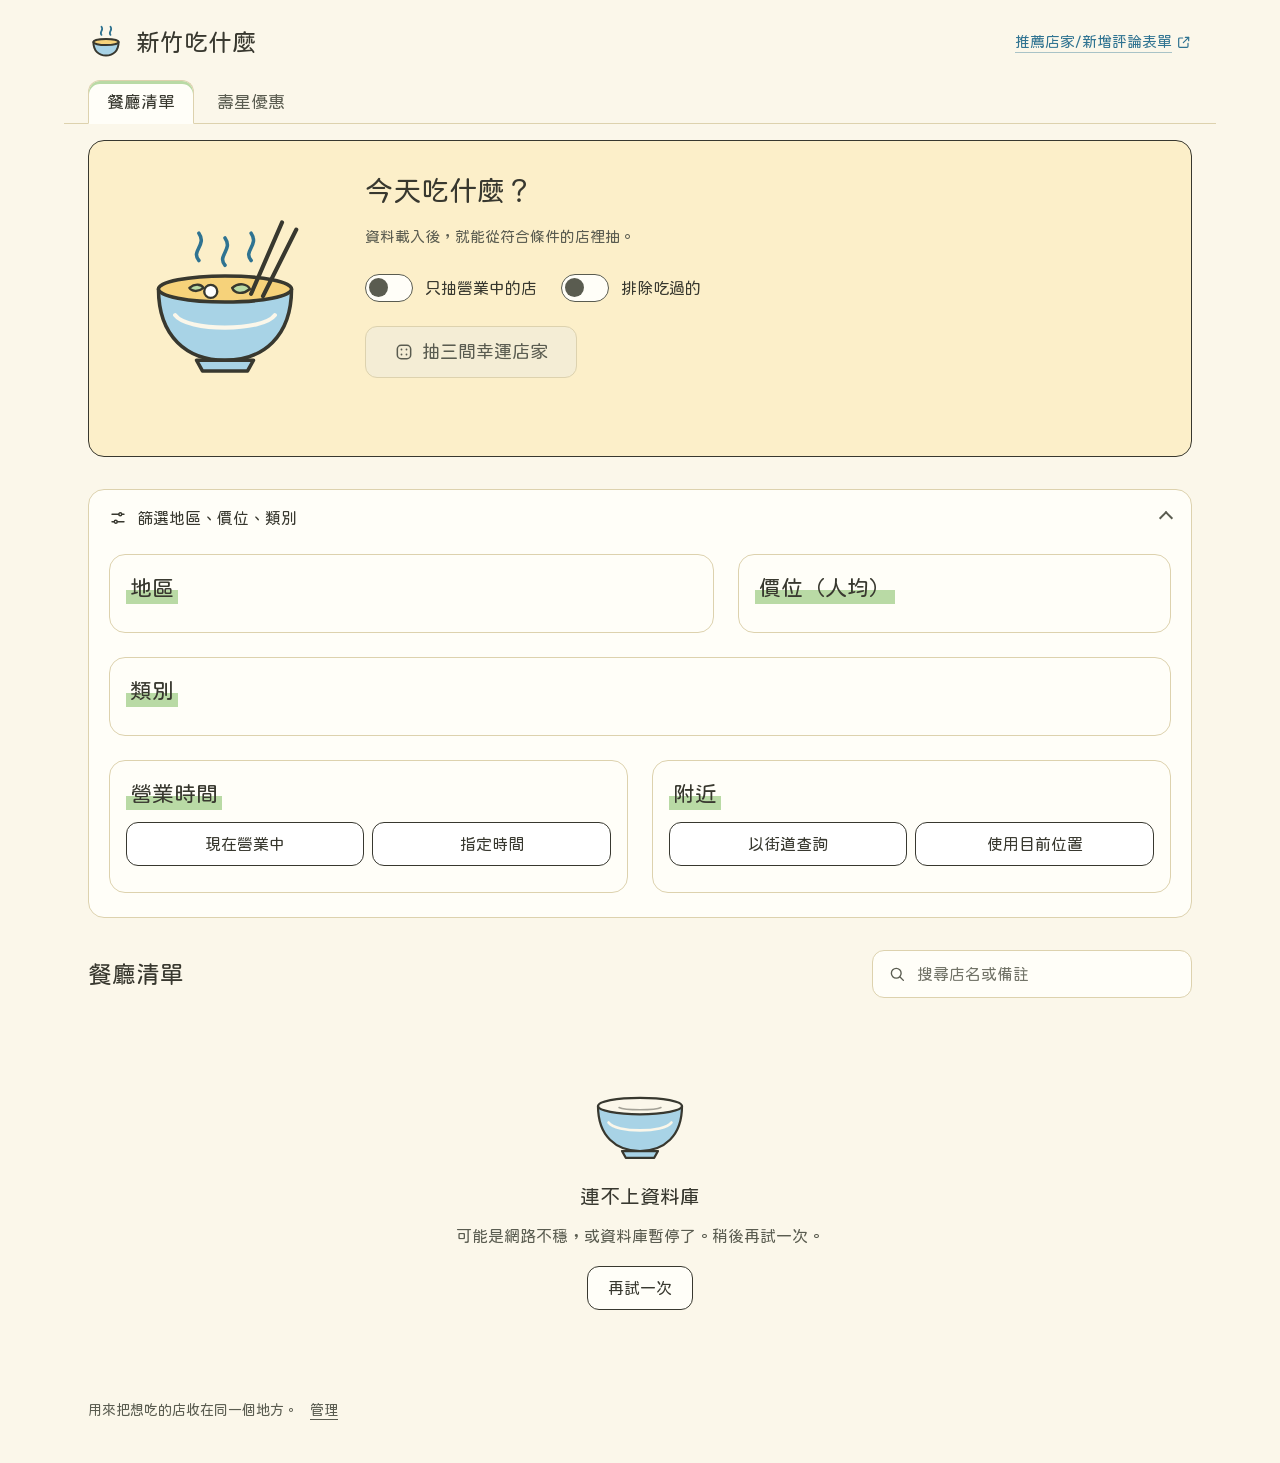
==== index.html @ c6ea6d37 "首頁與壽星優惠改為分頁切換，表單改成外部連結樣式，壽星優惠篩選拿掉外框 Co-Authored-By: Claude Opus 5.5 <noreply@anthropic.com> Claude-S" ====
<!doctype html>
<html lang="zh-Hant">
<head>
  <meta charset="utf-8">
  <meta name="viewport" content="width=device-width, initial-scale=1">
  <title>新竹吃什麼</title>
  <meta name="description" content="新竹市與新竹縣的口袋餐廳清單。依地區、價位、類別篩選，也能隨機抽今天吃什麼。">
  <meta name="theme-color" content="#FBF7EA">
  <link rel="icon" href="favicon.svg" type="image/svg+xml">
  <link rel="preconnect" href="https://fonts.googleapis.com">
  <link rel="preconnect" href="https://fonts.gstatic.com" crossorigin>
  <link href="https://fonts.googleapis.com/css2?family=Huninn&display=swap" rel="stylesheet">
  <link rel="stylesheet" href="css/style.css?v=20261104e">
</head>
<body>
  <a class="skip" href="#list">跳到餐廳清單</a>

  <header class="top">
    <div class="brand">
      <span class="brand-mark" id="brand-mark"></span>
      <h1>新竹吃什麼</h1>
    </div>
    <a class="ext-link" href="https://forms.gle/wVN1hy4eoFBXPs8R6" target="_blank" rel="noopener noreferrer"><span>推薦店家/新增評論表單</span><span class="ext-icon" data-icon="external"></span><span class="sr">（開啟外部表單）</span></a>
  </header>
  <nav class="tabs" aria-label="頁面">
    <a class="tab" href="./" aria-current="page">餐廳清單</a>
    <a class="tab" href="birthday.html">壽星優惠</a>
  </nav>

  <p class="demo-banner" id="demo-banner" hidden>目前看到的是示範資料，店家都是虛構的，不是你的收藏。</p>

  <main>
    <section class="draw" aria-labelledby="draw-title">
      <div class="draw-art" id="draw-art" aria-hidden="true"></div>
      <div class="draw-body">
        <h2 id="draw-title">今天吃什麼？</h2>
        <p class="draw-hint" id="draw-hint">資料載入後，就能從符合條件的店裡抽。</p>

        <div class="switches">
          <label class="switch">
            <input type="checkbox" role="switch" id="opt-open">
            <span class="track" aria-hidden="true"></span>
            <span class="switch-text" id="opt-open-text">只抽營業中的店</span>
          </label>
          <label class="switch">
            <input type="checkbox" role="switch" id="opt-skip-visited">
            <span class="track" aria-hidden="true"></span>
            <span class="switch-text">排除吃過的</span>
          </label>
        </div>

        <button type="button" class="btn-primary" id="draw-btn" disabled>抽三間幸運店家</button>
        <p class="draw-note" id="draw-note" aria-live="polite"></p>
      </div>
      <div class="results" id="draw-result" aria-live="polite"></div>
    </section>

    <details class="filters" id="filters">
      <summary>
        <span class="summary-label" id="filters-label"></span>
        <span class="badge" id="filter-badge" hidden></span>
      </summary>
      <div class="filters-body">
        <div class="group">
          <h3>地區</h3>
          <div id="filter-areas"></div>
        </div>
        <div class="group">
          <h3>價位（人均）</h3>
          <div class="chips" id="filter-prices"></div>
        </div>
        <div class="group">
          <h3>類別</h3>
          <div id="filter-cats"></div>
        </div>
        <div class="group-pair">
        <div class="group group-when">
          <h3>營業時間</h3>
          <div class="near">
            <div class="near-ways">
              <button type="button" class="near-way" data-when-way="now" aria-pressed="false">現在營業中</button>
              <button type="button" class="near-way" data-when-way="at" aria-pressed="false">指定時間</button>
            </div>
            <form class="near-sentence" id="when-form" hidden>
              <span>找</span>
              <label class="sr" for="when-day">哪一天</label>
              <select id="when-day"></select>
              <label class="sr" for="when-hour">幾點</label>
              <select id="when-hour"></select>
              <span>有開的店家</span>
              <button type="submit" class="btn-primary near-go">搜尋</button>
            </form>
            <p class="near-status" id="when-status" aria-live="polite"></p>
            <button type="button" class="btn-text" id="when-cancel" hidden>取消營業時間篩選</button>
            <p class="near-note" id="when-note" hidden>僅以先前匯入的營業時間判定，實際需以 Google Map 當前版本為準（店家可能有修改過）。</p>
          </div>
        </div>
        <div class="group group-near">
          <h3>附近</h3>
          <div class="near">
            <div class="near-ways">
              <button type="button" class="near-way" data-near-way="street" aria-pressed="false">以街道查詢</button>
              <button type="button" class="near-way" data-near-way="gps" aria-pressed="false">使用目前位置</button>
            </div>
            <form class="near-sentence" id="near-form" hidden>
              <span>搜尋離</span>
              <label class="sr" for="near-input">起點的街道或地址</label>
              <input type="text" id="near-input" placeholder="例如 大學路" autocomplete="street-address">
              <span class="near-here" id="near-here" hidden>目前位置</span>
              <label class="sr" for="near-mode">交通方式</label>
              <select id="near-mode"></select>
              <label class="sr" for="near-min">幾分鐘內</label>
              <select id="near-min"></select>
              <span>分鐘內的店家</span>
              <button type="submit" class="btn-primary near-go">搜尋</button>
            </form>
            <p class="near-status" id="near-status" aria-live="polite"></p>
            <div class="chips" id="near-choices"></div>
            <button type="button" class="btn-text" id="near-cancel" hidden>取消附近篩選</button>
            <p class="near-note" id="near-note" hidden>清單依直線距離由近到遠排，分鐘數只是粗略估算，會多放寬 20%。實際時間請點卡片上的「路線」。</p>
          </div>
        </div>
        </div>
        <button type="button" class="btn-text" id="clear-filters" hidden>清除所有篩選</button>
      </div>
    </details>

    <section class="list-section" aria-labelledby="list-title">
      <div class="list-head">
        <h2 id="list-title">餐廳清單</h2>
        <p class="list-count sr" id="list-count" aria-live="polite"></p>
        <label class="search">
          <span class="sr">搜尋店名或備註</span>
          <span class="search-icon" id="search-icon"></span>
          <input type="search" id="search" placeholder="搜尋店名或備註" autocomplete="off">
        </label>
      </div>
      <div id="list" class="list" tabindex="-1"></div>
    </section>
  </main>

  <footer class="foot">
    <p>用來把想吃的店收在同一個地方。<a class="foot-link" href="admin.html">管理</a></p>
  </footer>

  <script type="module" src="js/app.js?v=20261104e"></script>
</body>
</html>
---- css/style.css ----
/* 新竹吃什麼：日系繪本風。黃、藍、綠三色各有固定分工：
   黃 = 主要動作與價位，藍 = 地區，綠 = 類別。文字一律用深色墨水色，確保好讀。 */

:root {
  --paper: #fbf7ea;
  --paper-2: #f4edd5;
  --card: #fffef8;
  --ink: #38382f;
  --ink-soft: #5a5c50;
  --line: #ddd2ae;

  --yellow: #f6d27a;
  --yellow-soft: #fcefc9;
  --yellow-press: #efc25a;
  --blue: #a8d3e6;
  --blue-soft: #dceef6;
  --blue-deep: #2f7391;
  --green: #b9daa5;
  --green-soft: #e3f0da;
  --green-deep: #3d7632;

  --radius: 16px;
  --radius-s: 12px;
  --ease: cubic-bezier(0.16, 1, 0.3, 1);

  --font: 'Huninn', 'jf-openhuninn', 'Noto Sans TC', 'PingFang TC', 'Microsoft JhengHei', sans-serif;
  --gutter: 16px;

  color-scheme: light;
}

*,
*::before,
*::after {
  box-sizing: border-box;
}

html {
  -webkit-text-size-adjust: 100%;
  scrollbar-color: var(--line) var(--paper);
}

body {
  margin: 0;
  background: var(--paper);
  color: var(--ink);
  font-family: var(--font);
  font-size: 1rem;
  font-weight: 400;
  line-height: 1.75;
  font-synthesis: none; /* Huninn 只有一個字重，不讓瀏覽器硬加粗 */
  -webkit-font-smoothing: antialiased;
}

h1,
h2,
h3,
p {
  margin: 0;
  font-weight: 400;
  text-wrap: balance;
}

button,
input {
  font: inherit;
  color: inherit;
}

::selection {
  background: var(--yellow);
  color: var(--ink);
}

:focus-visible {
  outline: 3px solid var(--blue-deep);
  outline-offset: 3px;
  border-radius: 6px;
}

[hidden] {
  display: none !important;
}

.sr {
  position: absolute;
  width: 1px;
  height: 1px;
  overflow: hidden;
  clip-path: inset(50%);
  white-space: nowrap;
}

.skip {
  position: absolute;
  left: var(--gutter);
  top: -80px;
  padding: 8px 16px;
  background: var(--yellow);
  border: 1.5px solid var(--ink);
  border-radius: var(--radius-s);
  color: var(--ink);
  z-index: 10;
}
.skip:focus {
  top: 8px;
}

.ico {
  flex: none;
}

/* ---------- 版頭 ---------- */

.top {
  display: flex;
  align-items: center;
  justify-content: space-between;
  gap: 16px;
  max-width: 72rem;
  margin: 0 auto;
  padding: 20px var(--gutter) 8px;
}

.brand {
  display: flex;
  align-items: center;
  gap: 12px;
}
.brand h1 {
  font-size: 1.5rem;
  line-height: 1.2;
}
.brand-mark {
  display: grid;
}
.total {
  color: var(--ink-soft);
  font-size: 0.9375rem;
}

.demo-banner {
  max-width: calc(72rem - 2 * var(--gutter));
  margin: 8px auto 0;
  padding: 8px 16px;
  background: var(--blue-soft);
  border: 1.5px solid var(--blue);
  border-radius: var(--radius-s);
  font-size: 0.9375rem;
  width: calc(100% - 2 * var(--gutter));
}

main {
  max-width: 72rem;
  margin: 0 auto;
  padding: 16px var(--gutter) 48px;
  display: grid;
  gap: 32px;
}

/* ---------- 抽選區 ---------- */

.draw {
  display: grid;
  gap: 24px;
  padding: 24px 20px 28px;
  background: var(--yellow-soft);
  border: 1.5px solid var(--ink);
  border-radius: var(--radius);
}

.draw-art {
  display: grid;
  justify-items: center;
}
.draw-art .art {
  width: 132px;
  height: auto;
}

.draw-body {
  display: grid;
  gap: 16px;
  align-content: start;
}
.draw-body h2 {
  font-size: 1.75rem;
  line-height: 1.25;
}
.draw-hint {
  color: var(--ink-soft);
  font-size: 0.9375rem;
}
.draw-note {
  min-height: 1.75em;
  color: var(--ink-soft);
  font-size: 0.9375rem;
}

.seg {
  display: flex;
  flex-wrap: wrap;
  align-items: center;
  gap: 8px;
  margin: 0;
  padding: 0;
  border: 0;
}
.seg legend {
  float: left;
  margin-right: 12px;
  padding: 0;
  line-height: 44px;
}
.seg label {
  position: relative;
}
.seg input {
  position: absolute;
  inset: 0;
  opacity: 0;
  cursor: pointer;
}
.seg span {
  display: grid;
  place-items: center;
  min-width: 64px;
  min-height: 44px;
  padding: 0 16px;
  background: var(--card);
  border: 1.5px solid var(--line);
  border-radius: var(--radius-s);
  transition: background 0.2s var(--ease), border-color 0.2s var(--ease);
}
.seg label:hover span {
  border-color: var(--ink-soft);
}
.seg input:checked + span {
  background: var(--yellow);
  border-color: var(--ink);
}
.seg input:focus-visible + span {
  outline: 3px solid var(--blue-deep);
  outline-offset: 3px;
}

.switches {
  display: flex;
  flex-wrap: wrap;
  gap: 8px 24px;
}
.switch {
  display: inline-flex;
  align-items: center;
  gap: 12px;
  min-height: 44px;
  cursor: pointer;
  position: relative;
}
.switch input {
  position: absolute;
  inset: 0;
  opacity: 0;
  cursor: pointer;
}
.switch .track {
  position: relative;
  width: 48px;
  height: 28px;
  background: var(--card);
  border: 1.5px solid var(--ink-soft);
  border-radius: 999px;
  transition: background 0.2s var(--ease), border-color 0.2s var(--ease);
}
.switch .track::after {
  content: '';
  position: absolute;
  top: 3px;
  left: 3px;
  width: 19px;
  height: 19px;
  background: var(--ink-soft);
  border-radius: 50%;
  transition: transform 0.25s var(--ease), background 0.2s var(--ease);
}
.switch input:checked + .track {
  background: var(--green);
  border-color: var(--ink);
}
.switch input:checked + .track::after {
  transform: translateX(20px);
  background: var(--ink);
}
.switch input:focus-visible + .track {
  outline: 3px solid var(--blue-deep);
  outline-offset: 3px;
}

/* ---------- 按鈕 ---------- */

.btn-primary,
.btn-secondary {
  display: inline-flex;
  align-items: center;
  justify-content: center;
  gap: 8px;
  min-height: 52px;
  padding: 0 28px;
  border: 1.5px solid var(--ink);
  border-radius: var(--radius-s);
  font-size: 1.125rem;
  cursor: pointer;
  transition: background 0.2s var(--ease), transform 0.15s var(--ease), opacity 0.2s;
}
.btn-primary {
  justify-self: start;
  background: var(--yellow);
}
.btn-primary:hover:not(:disabled) {
  background: var(--yellow-press);
}
.btn-primary:active:not(:disabled) {
  transform: translateY(1px);
}
.btn-primary:disabled {
  background: var(--paper-2);
  border-color: var(--line);
  color: var(--ink-soft);
  cursor: not-allowed;
}
.btn-secondary {
  min-height: 44px;
  padding: 0 20px;
  background: var(--card);
  font-size: 1rem;
}
.btn-secondary:hover {
  background: var(--blue-soft);
}
.btn-text {
  justify-self: start;
  min-height: 44px;
  padding: 0 4px;
  background: none;
  border: 0;
  color: var(--blue-deep);
  text-decoration: underline;
  text-underline-offset: 4px;
  cursor: pointer;
}

/* ---------- 抽選結果 ---------- */

.results {
  display: grid;
  gap: 16px;
}
.results:empty {
  display: none;
}
.results .card {
  background: var(--card);
  border-color: var(--ink);
}
.results.is-fresh .card {
  animation: rise 0.6s var(--ease) both;
  animation-delay: calc(var(--i, 0) * 90ms);
}
@keyframes rise {
  from {
    opacity: 0;
    transform: translateY(14px) scale(0.98);
  }
}

/* ---------- 篩選 ---------- */

.filters {
  border: 1.5px solid var(--line);
  border-radius: var(--radius);
  background: var(--card);
}
.filters summary {
  display: flex;
  align-items: center;
  gap: 12px;
  min-height: 56px;
  padding: 0 20px;
  list-style: none;
  cursor: pointer;
}
.filters summary::-webkit-details-marker {
  display: none;
}
.summary-label {
  display: inline-flex;
  align-items: center;
  gap: 10px;
}
.filters summary::after {
  content: '';
  margin-left: auto;
  width: 10px;
  height: 10px;
  border-right: 2px solid var(--ink-soft);
  border-bottom: 2px solid var(--ink-soft);
  transform: rotate(45deg);
  transition: transform 0.25s var(--ease);
}
.filters[open] summary::after {
  transform: rotate(-135deg);
}
.badge {
  padding: 0 10px;
  background: var(--yellow);
  border: 1.5px solid var(--ink);
  border-radius: 999px;
  font-size: 0.875rem;
  line-height: 1.6;
}
.filters-body {
  display: grid;
  gap: 24px;
  padding: 8px 20px 24px;
}
.group {
  display: grid;
  gap: 12px;
  align-content: start;
}
.group h3 {
  justify-self: start;
  padding: 0 4px;
  font-size: 1.375rem;
  line-height: 1.5;
  color: var(--ink);
  background: linear-gradient(transparent 58%, var(--mark, var(--yellow)) 58%);
}
/* 每個篩選分類各自一個框；小標與選取狀態統一用綠色 */
.filters-body .group {
  padding: 16px;
  background: var(--card);
  border: 1.5px solid var(--line);
  border-radius: var(--radius);
}
.filters-body .group h3 {
  --mark: var(--green);
}
.group-pair {
  display: grid;
  gap: 24px;
}
.near {
  display: grid;
  gap: 10px;
}
.near-ways {
  display: grid;
  grid-template-columns: 1fr 1fr;
  gap: 8px;
}
.near-way {
  min-height: 44px;
  padding: 0 12px;
  font: inherit;
  color: var(--ink);
  background: #fff;
  border: 1.5px solid var(--ink);
  border-radius: 12px;
  cursor: pointer;
}
.near-way:hover {
  background: var(--paper-2);
}
.near-way[aria-pressed='true'] {
  background: var(--green);
}
.near-sentence {
  display: flex;
  flex-wrap: wrap;
  align-items: center;
  gap: 8px;
  padding: 12px;
  background: var(--green-soft);
  border-radius: 12px;
}
.near-sentence input,
.near-sentence select {
  min-height: 38px;
  padding: 0 10px;
  font: inherit;
  color: var(--ink);
  background: #fff;
  border: 1.5px solid var(--ink);
  border-radius: 10px;
}
.near-sentence input {
  flex: 1 1 140px;
  min-width: 0;
  max-width: 260px;
}
.near-here {
  padding: 4px 10px;
  background: #fff;
  border: 1.5px solid var(--ink);
  border-radius: 10px;
}
.near-go {
  min-height: 38px;
  padding: 0 16px;
}
.near-status:empty {
  display: none;
}
.near-status {
  min-height: 1.2em;
  font-size: 0.875rem;
  color: var(--ink-soft);
}
.near-status.is-error {
  color: #a3473f;
}
.near-note {
  font-size: 0.8125rem;
  color: var(--ink-soft);
}
.county {
  display: grid;
  gap: 8px;
}
.county + .county {
  margin-top: 12px;
}
.county-name {
  font-size: 0.875rem;
  color: var(--ink-soft);
}
.chips {
  display: flex;
  flex-wrap: wrap;
  gap: 6px;
}

.chip {
  display: inline-flex;
  align-items: center;
  gap: 3px;
  min-height: 30px;
  padding: 0 8px;
  font-size: 0.875rem;
  line-height: 1.2;
  background: var(--paper);
  border: 1.5px solid var(--line);
  border-radius: 999px;
  cursor: pointer;
  transition: background 0.2s var(--ease), border-color 0.2s var(--ease);
}
.chip .ico {
  display: none;
}
.chip .n {
  color: var(--ink-soft);
  font-size: 0.6875rem;
}
.chip:hover {
  border-color: var(--ink-soft);
}
.chip[aria-pressed='true'] {
  border-color: var(--ink);
}
.chip[aria-pressed='true'] .ico {
  display: inline;
}
.chip[aria-pressed='true'] {
  background: var(--green);
}
.chip[aria-pressed='true'] .n {
  color: var(--ink);
}

/* ---------- 清單 ---------- */

.list-head {
  display: grid;
  gap: 8px 16px;
  grid-template-columns: 1fr;
  margin-bottom: 20px;
}
.list-head h2 {
  font-size: 1.5rem;
  line-height: 1.3;
}
.list-count {
  color: var(--ink-soft);
  font-size: 0.9375rem;
}

.search {
  position: relative;
  display: block;
  margin-top: 4px;
}
.search-icon {
  position: absolute;
  left: 16px;
  top: 50%;
  transform: translateY(-50%);
  display: grid;
  color: var(--ink-soft);
  pointer-events: none;
}
.search input {
  width: 100%;
  min-height: 48px;
  padding: 0 16px 0 44px;
  background: var(--card);
  border: 1.5px solid var(--line);
  border-radius: var(--radius-s);
}
.search input::placeholder {
  color: var(--ink-soft);
  opacity: 0.85;
}
.search input:hover {
  border-color: var(--ink-soft);
}
.search input:focus {
  border-color: var(--ink);
  outline: 3px solid var(--blue-deep);
  outline-offset: 2px;
}

.list:focus {
  outline: none;
}
.grid {
  display: grid;
  gap: 16px;
}

/* ---------- 餐廳卡片 ---------- */

.card {
  display: grid;
  gap: 12px;
  align-content: start;
  padding: 18px 20px;
  background: var(--card);
  border: 1.5px solid var(--line);
  border-radius: var(--radius);
  transition: border-color 0.2s var(--ease);
}
.card:hover {
  border-color: var(--ink-soft);
}
.card-top {
  display: flex;
  align-items: baseline;
  justify-content: space-between;
  gap: 12px;
}
.card h3 {
  font-size: 1.25rem;
  line-height: 1.4;
  text-wrap: pretty;
}
.price {
  flex: none;
  font-size: 0.9375rem;
  letter-spacing: 0.04em;
}
.price .on {
  color: var(--ink);
}
.price .off {
  color: var(--line);
}

.tags {
  display: flex;
  flex-wrap: wrap;
  gap: 6px;
}
.tag {
  display: inline-flex;
  align-items: center;
  gap: 4px;
  padding: 0 12px;
  border-radius: 999px;
  font-size: 0.875rem;
  line-height: 1.8;
}
.tag-area {
  background: var(--blue-soft);
  border: 1.5px solid var(--blue);
}
.tag-near {
  background: var(--yellow-soft);
  border: 1.5px solid var(--yellow);
}
.tag-cat {
  background: var(--green-soft);
  border: 1.5px solid var(--green);
}
.tag-pending {
  background: var(--paper-2);
  border: 1.5px dashed var(--ink-soft);
  color: var(--ink-soft);
}
.tag-visited {
  background: var(--yellow-soft);
  border: 1.5px solid var(--yellow);
}

.addr {
  color: #6f7064;
  font-size: 0.8125rem;
  letter-spacing: 0.01em;
  overflow-wrap: anywhere;
}
.note {
  padding: 8px 12px;
  color: var(--ink);
  font-size: 0.9375rem;
  background: var(--yellow-soft);
  border-left: 4px solid var(--yellow);
  border-radius: 4px var(--radius-s) var(--radius-s) 4px;
  overflow-wrap: anywhere;
}
.note-link {
  color: var(--blue-deep);
  text-decoration: underline;
  text-underline-offset: 4px;
}

.card-foot {
  display: flex;
  flex-wrap: wrap;
  align-items: center;
  gap: 4px 16px;
  margin-top: 4px;
}
.link {
  display: inline-flex;
  align-items: center;
  gap: 6px;
  min-height: 44px;
  color: var(--blue-deep);
  font-size: 0.9375rem;
  text-decoration: underline;
  text-decoration-color: color-mix(in srgb, var(--blue-deep) 40%, transparent);
  text-underline-offset: 5px;
  transition: text-decoration-color 0.2s var(--ease);
}
.link:hover {
  text-decoration-color: var(--blue-deep);
}
.open {
  display: inline-flex;
  align-items: center;
  gap: 4px;
  margin-left: auto;
  font-size: 0.875rem;
}
.open.is-open {
  color: var(--green-deep);
}
.open.is-closed {
  color: var(--ink-soft);
}

/* ---------- 載入、空、錯誤狀態 ---------- */

.state {
  display: grid;
  justify-items: center;
  gap: 8px;
  padding: 40px 16px;
  text-align: center;
}
.state .art {
  width: 120px;
  height: auto;
  margin-bottom: 8px;
}
.state h3 {
  font-size: 1.25rem;
}
.state p {
  color: var(--ink-soft);
  margin-bottom: 8px;
}

.foot-link {
  margin-left: 12px;
  color: var(--ink-soft);
  text-underline-offset: 4px;
}

.foot {
  max-width: 72rem;
  margin: 0 auto;
  padding: 0 var(--gutter) 40px;
  color: var(--ink-soft);
  font-size: 0.875rem;
}

/* ---------- 寬螢幕 ---------- */

@media (min-width: 640px) {
  :root {
    --gutter: 24px;
  }
  .grid {
    grid-template-columns: repeat(2, 1fr);
  }
  .results {
    grid-template-columns: repeat(auto-fit, minmax(260px, 1fr));
  }
  .list-head {
    grid-template-columns: auto 1fr minmax(240px, 320px);
    align-items: center;
  }
  .search {
    margin-top: 0;
    grid-column: 3;
    grid-row: 1 / span 1;
  }
  .list-count {
    grid-column: 2;
  }
}

@media (min-width: 900px) {
  .draw {
    grid-template-columns: 200px 1fr;
    align-items: center;
    padding: 32px 36px 36px;
    column-gap: 40px;
  }
  .draw-art .art {
    width: 190px;
  }
  .results {
    grid-column: 1 / -1;
  }
  .filters-body {
    grid-template-columns: 1.4fr 1fr;
    column-gap: 24px;
  }
  .filters-body .group:nth-child(3) {
    grid-column: 1 / -1;
  }
  .filters-body > .btn-text {
    grid-column: 1 / -1;
  }
  /* 營業時間與附近並排，各佔一半，按鈕一樣大 */
  .group-pair {
    grid-column: 1 / -1;
    grid-template-columns: 1fr 1fr;
    column-gap: 24px;
  }
}

@media (min-width: 1100px) {
  .grid {
    grid-template-columns: repeat(3, 1fr);
  }
}

@media (prefers-reduced-motion: reduce) {
  *,
  *::before,
  *::after {
    animation: none !important;
    transition: none !important;
  }
}

.suggest {
  color: var(--ink);
  flex: none;
  text-decoration: none;
  white-space: nowrap;
}

/* ---------- 壽星優惠 ---------- */
.top-actions {
  display: flex;
  flex-wrap: wrap;
  justify-content: flex-end;
  gap: 8px;
}
.top-actions .btn-secondary {
  min-height: 44px;
  padding: 0 16px;
  font-size: 1rem;
}
.bday-intro {
  display: grid;
  gap: 8px;
}
.bday-intro h2 {
  font-size: 1.5rem;
}
.bday-offer {
  padding: 10px 12px;
  background: var(--blue-soft);
  border-left: 4px solid var(--blue);
  border-radius: 10px;
  line-height: 1.6;
}
.bday-branches summary {
  cursor: pointer;
  color: var(--blue-deep);
  min-height: 32px;
}
.bday-county {
  margin-top: 12px;
  font-size: 0.9375rem;
  color: var(--ink-soft);
}
.bday-branches ul {
  display: grid;
  gap: 10px;
  margin: 8px 0 0;
  padding: 0;
  list-style: none;
}
.bday-branches li {
  display: grid;
  gap: 2px;
  padding-top: 8px;
  border-top: 1px dashed var(--line);
}
.top {
  flex-wrap: wrap;
}
.brand h1 {
  white-space: nowrap;
}
@media (max-width: 480px) {
  .top-actions {
    flex: 1 1 100%;
    justify-content: flex-start;
  }
}

/* ---------- 頁面分頁與外部表單連結 ---------- */
.tabs {
  display: flex;
  gap: 4px;
  max-width: 72rem;
  margin: 8px auto 0;
  padding: 0 var(--gutter);
  border-bottom: 1.5px solid var(--line);
}
.tab {
  display: inline-flex;
  align-items: center;
  min-height: 44px;
  padding: 0 18px;
  margin-bottom: -1.5px;
  color: var(--ink-soft);
  font-size: 1.0625rem;
  text-decoration: none;
  border: 1.5px solid transparent;
  border-radius: 12px 12px 0 0;
}
.tab:hover {
  color: var(--ink);
  background: var(--paper-2);
}
.tab[aria-current='page'] {
  color: var(--ink);
  background: var(--card);
  border-color: var(--line);
  border-bottom-color: var(--card);
  box-shadow: inset 0 3px 0 var(--green);
}
.ext-link {
  display: inline-flex;
  align-items: center;
  gap: 4px;
  min-height: 44px;
  color: var(--blue-deep);
  font-size: 0.9375rem;
  text-decoration: underline;
  text-decoration-color: color-mix(in srgb, var(--blue-deep) 40%, transparent);
  text-underline-offset: 5px;
}
.ext-icon {
  display: inline-grid;
}
.bday-filter {
  display: grid;
  gap: 8px;
}
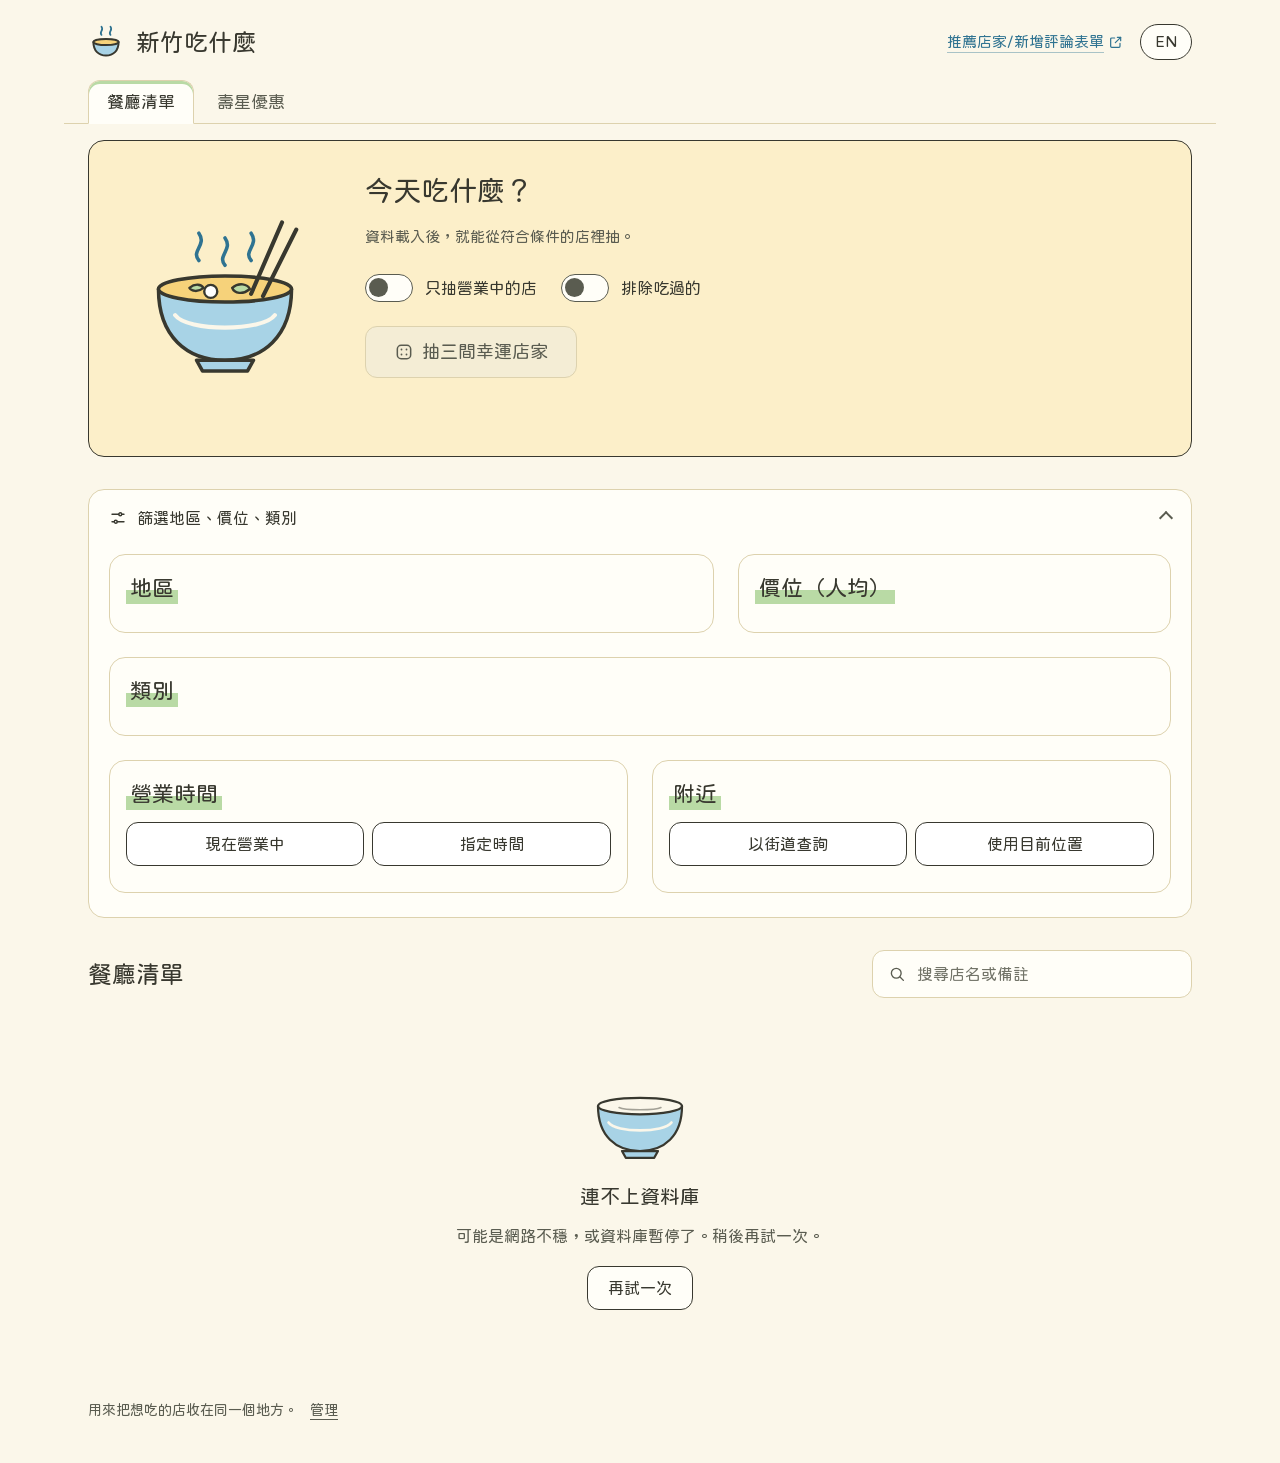
==== commit 9dd249cc: "新增中英文切換：介面與類別名稱翻成英文，店名、地名、備註與優惠內容維持中文 Co-Authored-By: Claude Opus 5.5 <noreply@anthropic.com> Claude" ====
--- a/index.html
+++ b/index.html
@@ -10,7 +10,7 @@
   <link rel="preconnect" href="https://fonts.googleapis.com">
   <link rel="preconnect" href="https://fonts.gstatic.com" crossorigin>
   <link href="https://fonts.googleapis.com/css2?family=Huninn&display=swap" rel="stylesheet">
-  <link rel="stylesheet" href="css/style.css?v=20261104e">
+  <link rel="stylesheet" href="css/style.css?v=20261109">
 </head>
 <body>
   <a class="skip" href="#list">跳到餐廳清單</a>
@@ -20,7 +20,10 @@
       <span class="brand-mark" id="brand-mark"></span>
       <h1>新竹吃什麼</h1>
     </div>
-    <a class="ext-link" href="https://forms.gle/wVN1hy4eoFBXPs8R6" target="_blank" rel="noopener noreferrer"><span>推薦店家/新增評論表單</span><span class="ext-icon" data-icon="external"></span><span class="sr">（開啟外部表單）</span></a>
+    <div class="top-right">
+      <a class="ext-link" href="https://forms.gle/wVN1hy4eoFBXPs8R6" target="_blank" rel="noopener noreferrer"><span>推薦店家/新增評論表單</span><span class="ext-icon" data-icon="external"></span><span class="sr">（開啟外部表單）</span></a>
+      <button type="button" class="lang-toggle" id="lang-toggle">EN</button>
+    </div>
   </header>
   <nav class="tabs" aria-label="頁面">
     <a class="tab" href="./" aria-current="page">餐廳清單</a>
@@ -143,6 +146,6 @@
     <p>用來把想吃的店收在同一個地方。<a class="foot-link" href="admin.html">管理</a></p>
   </footer>
 
-  <script type="module" src="js/app.js?v=20261104e"></script>
+  <script type="module" src="js/app.js?v=20261109b"></script>
 </body>
 </html>
--- a/css/style.css
+++ b/css/style.css
@@ -996,3 +996,25 @@
   display: grid;
   gap: 8px;
 }
+
+.top-right {
+  display: flex;
+  align-items: center;
+  flex-wrap: wrap;
+  gap: 4px 16px;
+}
+.lang-toggle {
+  min-height: 36px;
+  min-width: 52px;
+  padding: 0 12px;
+  font: inherit;
+  font-size: 0.9375rem;
+  color: var(--ink);
+  background: var(--card);
+  border: 1.5px solid var(--ink);
+  border-radius: 999px;
+  cursor: pointer;
+}
+.lang-toggle:hover {
+  background: var(--green-soft);
+}
